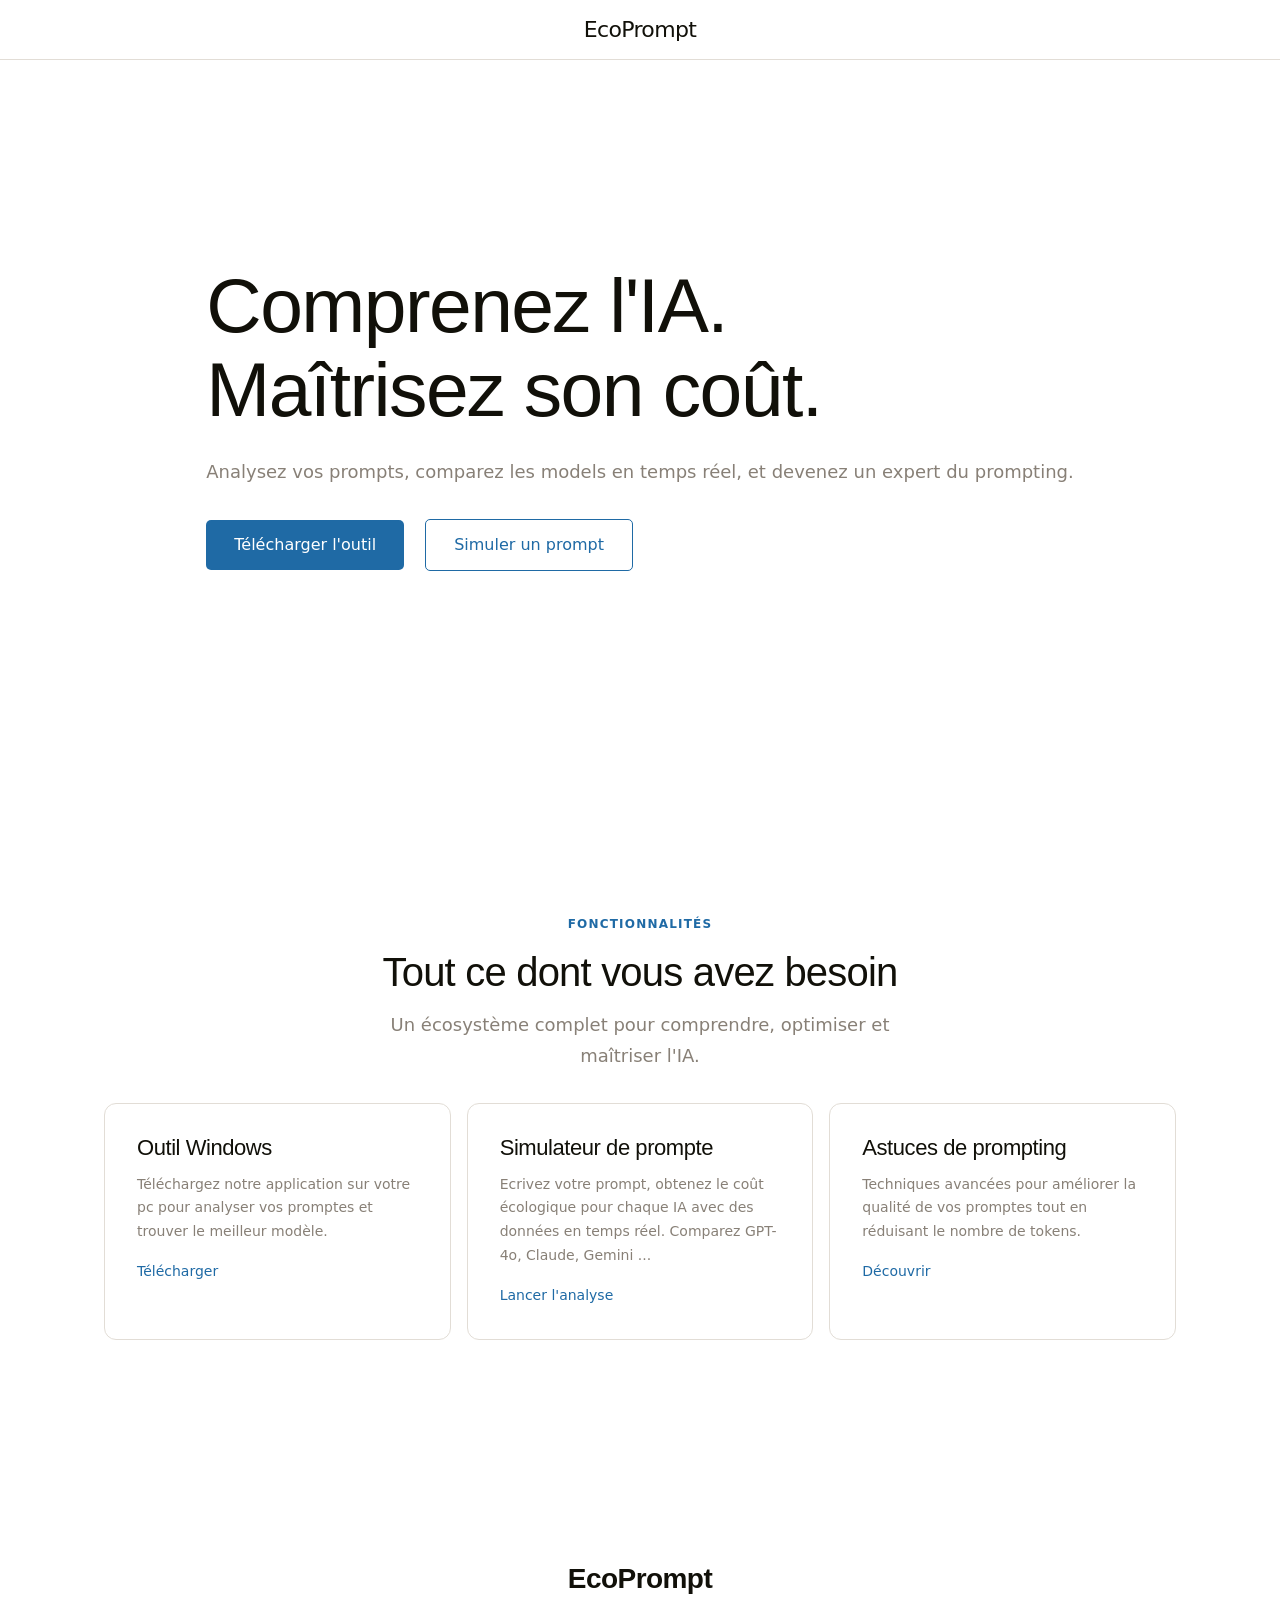
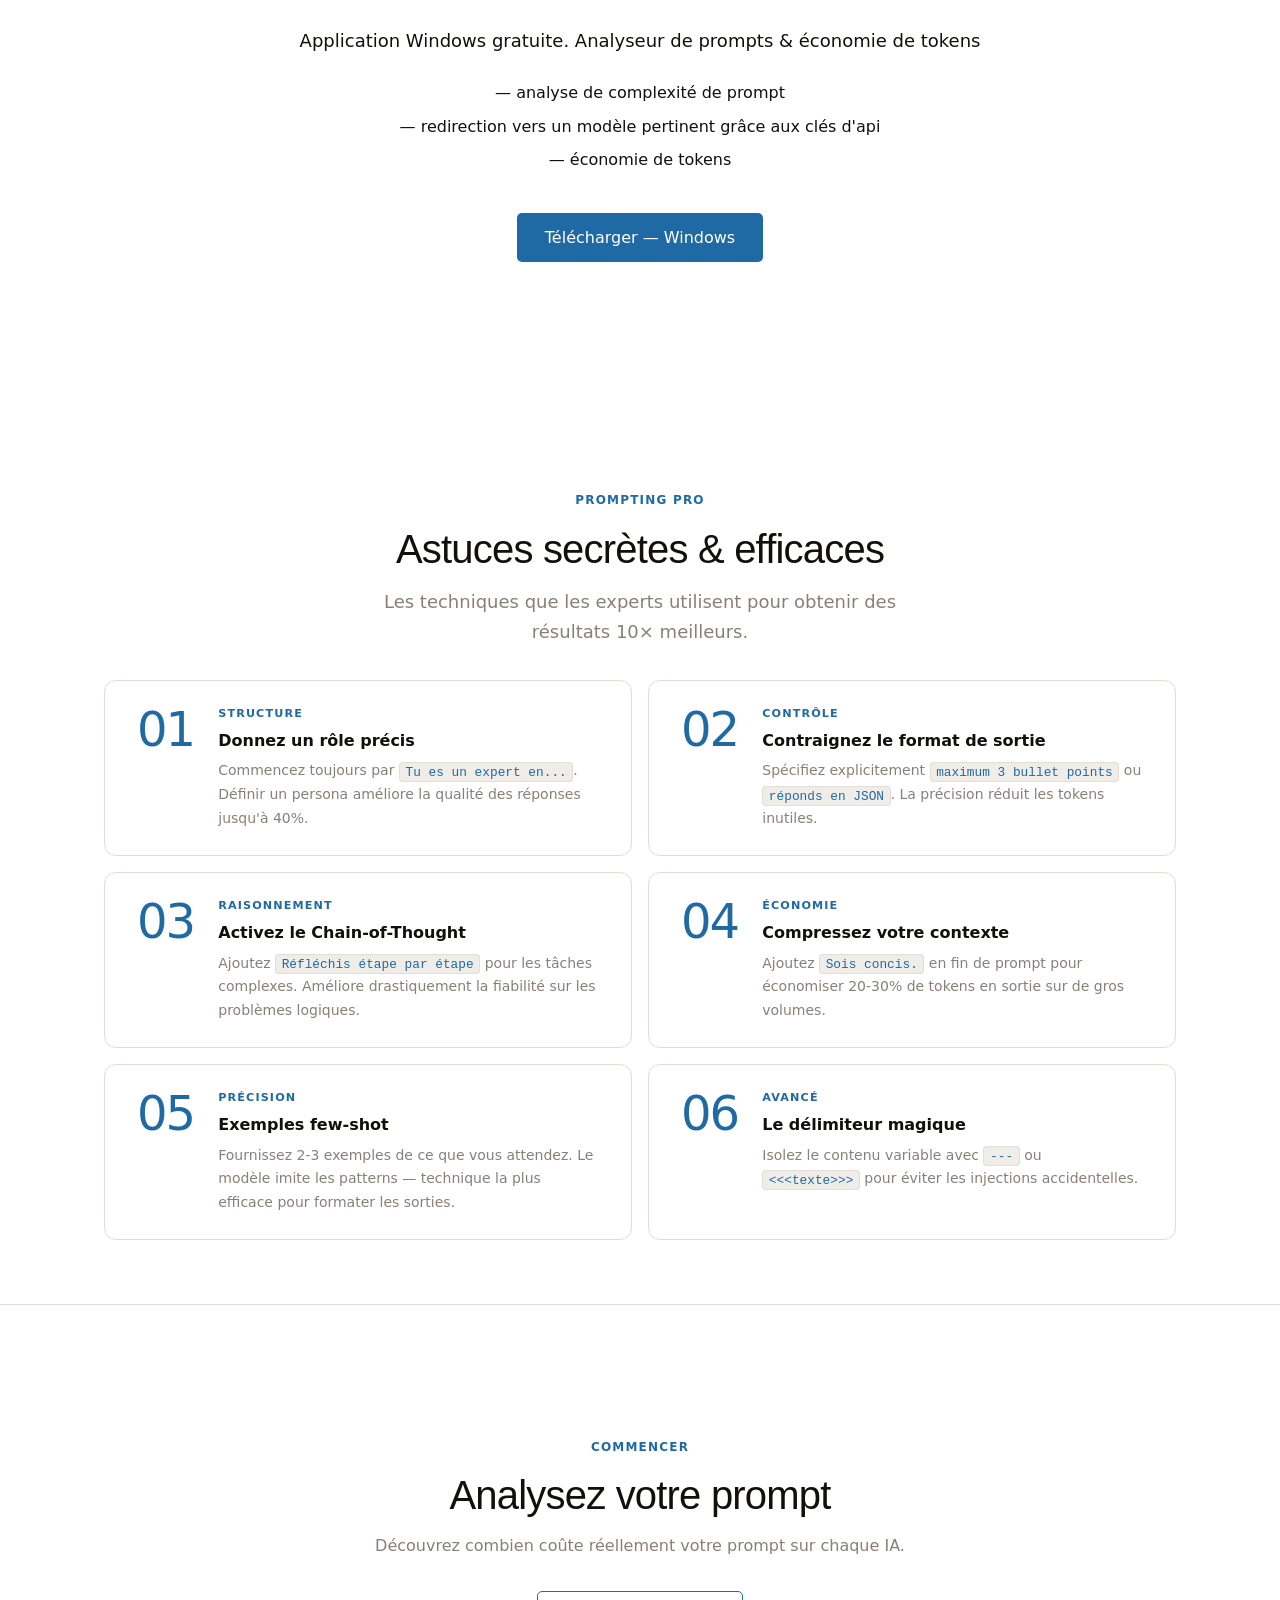
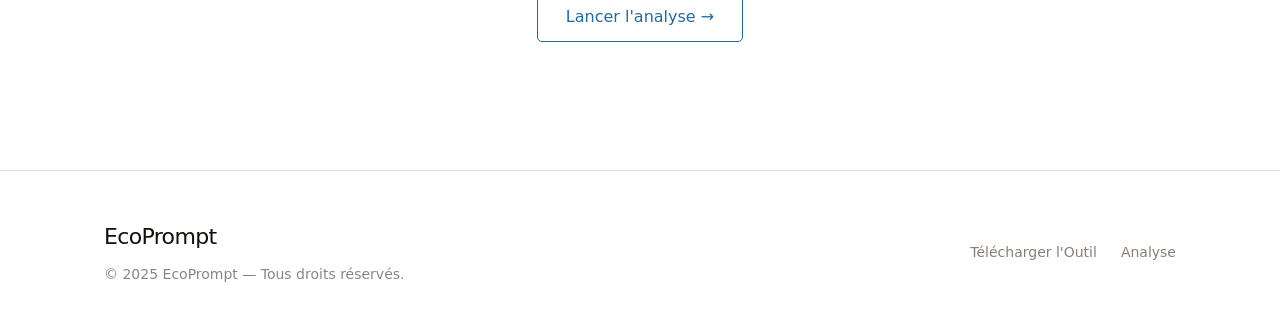
==== index.html @ bfe517c3 "Mise a jour complet des fichiers css html et js" ====
<!DOCTYPE html>
<html lang="fr">
<head>
  <meta charset="UTF-8" />
  <meta name="viewport" content="width=device-width, initial-scale=1.0" />
  <title>EcoPrompt — L'IA décryptée</title>
  <link rel="stylesheet" href="css/variables.css">
  <link rel="stylesheet" href="css/layout.css">
  <link rel="stylesheet" href="css/index.css">
</head>
<body>

  <nav>
      <a href="index.html" class="logo">EcoPrompt</a>
      
  </nav>

<!-- Hero -->
<section class="hero">
  <div class="conteneur">
    <div class="hero-contenu">

      <h1>Comprenez l'IA.<br>Maîtrisez son coût.</h1>
      <p>Analysez vos prompts, comparez les models en temps réel, et devenez un expert du prompting.</p>

      <div class="hero-actions">
        <a href="https://github.com/Neipee/adaptation-dynamique-de-mod-le-d-ia" target="_blank" class="btn btn-principal btn-lg">Télécharger l'outil</a>
        <a href="analyse.html" class="btn btn-contour btn-lg">Simuler un prompt</a>
      </div>

    </div>
  </div>
</section>


<!-- Fonctionnalités -->
<section>
  <div class="conteneur">
    <div class="entete-section">
      <span class="etiquette">Fonctionnalités</span>
      <h2>Tout ce dont vous avez besoin</h2>
      <p class="sous-titre">Un écosystème complet pour comprendre, optimiser et maîtriser l'IA.</p>
    </div>

    <div class="grille-fonctions">

      <a href="#telechargement" class="fonction-carte">
        <h3>Outil Windows</h3>
        <p>Téléchargez notre application sur votre pc pour analyser vos promptes et trouver le meilleur modèle.</p>
        <span class="fleche-carte">Télécharger</span>
      </a>

      <a href="analyse.html" class="fonction-carte">
        <h3>Simulateur de prompte</h3>
        <p>Ecrivez votre prompt, obtenez le coût écologique pour chaque IA avec des données en temps réel. Comparez GPT-4o, Claude, Gemini ...</p>
        <span class="fleche-carte">Lancer l'analyse</span>
      </a>
      
      <a href="#astuces" class="fonction-carte">
        <h3>Astuces de prompting</h3>
        <p>Techniques avancées pour améliorer la qualité de vos promptes tout en réduisant le nombre de tokens.</p>
        <span class="fleche-carte">Découvrir</span>
      </a>

    </div>
  </div>
</section>

<!-- Téléchargement -->
<section id="telechargement" >
    <div class="bloc-outil">

      <div class="outil-info">
        <h2>EcoPrompt</h2>
        <p>Application Windows gratuite. Analyseur de prompts & économie de tokens</p>

        <ul class="outil-liste">
          <li>— analyse de complexité de prompt</li>
          <li>— redirection vers un modèle pertinent grâce aux clés d'api</li>
          <li>— économie de tokens</li>
        </ul>

        <div class="outil-actions">
          <a href="https://github.com/Neipee/adaptation-dynamique-de-mod-le-d-ia" target="_blank" class="btn btn-principal btn-lg" > Télécharger — Windows</a>
        </div>

      </div>

    </div>
</section>


<!-- Astuces -->
<section id="astuces" >
  <div class="conteneur">
    <div class="entete-section">
      <span class="etiquette">Prompting pro</span>
      <h2>Astuces secrètes & efficaces</h2>
      <p class="sous-titre">Les techniques que les experts utilisent pour obtenir des résultats 10× meilleurs.</p>
    </div>
    <div class="grille-astuces">
      <div class="astuce">
        <div class="astuce-num">01</div>
        <div>
          <div class="astuce-cat">Structure</div>
          <h4>Donnez un rôle précis</h4>
          <p>Commencez toujours par <span class="code-inline">Tu es un expert en...</span>. Définir un persona améliore la qualité des réponses jusqu'à 40%.</p>
        </div>
      </div>
      <div class="astuce">
        <div class="astuce-num">02</div>
        <div>
          <div class="astuce-cat">Contrôle</div>
          <h4>Contraignez le format de sortie</h4>
          <p>Spécifiez explicitement <span class="code-inline">maximum 3 bullet points</span> ou <span class="code-inline">réponds en JSON</span>. La précision réduit les tokens inutiles.</p>
        </div>
      </div>
      <div class="astuce">
        <div class="astuce-num">03</div>
        <div>
          <div class="astuce-cat">Raisonnement</div>
          <h4>Activez le Chain-of-Thought</h4>
          <p>Ajoutez <span class="code-inline">Réfléchis étape par étape</span> pour les tâches complexes. Améliore drastiquement la fiabilité sur les problèmes logiques.</p>
        </div>
      </div>
      <div class="astuce">
        <div class="astuce-num">04</div>
        <div>
          <div class="astuce-cat">Économie</div>
          <h4>Compressez votre contexte</h4>
          <p>Ajoutez <span class="code-inline">Sois concis.</span> en fin de prompt pour économiser 20-30% de tokens en sortie sur de gros volumes.</p>
        </div>
      </div>
      <div class="astuce">
        <div class="astuce-num">05</div>
        <div>
          <div class="astuce-cat">Précision</div>
          <h4>Exemples few-shot</h4>
          <p>Fournissez 2-3 exemples de ce que vous attendez. Le modèle imite les patterns — technique la plus efficace pour formater les sorties.</p>
        </div>
      </div>
      <div class="astuce">
        <div class="astuce-num">06</div>
        <div>
          <div class="astuce-cat">Avancé</div>
          <h4>Le délimiteur magique</h4>
          <p>Isolez le contenu variable avec <span class="code-inline">---</span> ou <span class="code-inline">&lt;&lt;&lt;texte&gt;&gt;&gt;</span> pour éviter les injections accidentelles.</p>
        </div>
      </div>
    </div>
  </div>
</section>

<!-- CTA final -->
<section class="cta-final">
  <div class="conteneur conteneur--etroit">
    <span class="etiquette">Commencer</span>
    <h2>Analysez votre prompt</h2>
    <p>Découvrez combien coûte réellement votre prompt sur chaque IA.</p>
    <div class="cta-actions">
      <a href="analyse.html" class="btn btn-contour btn-lg">Lancer l'analyse →</a>
    </div>
  </div>
</section>

<footer>
  <div class="conteneur">
    <div class="pied-interieur">
      <div>
        <a href="index.html" class="logo">EcoPrompt</a>
        <p class="copyright" style="margin-top: var(--esp-2)">© 2025 EcoPrompt — Tous droits réservés.</p>
      </div>
      <ul class="pied-liens">
        <li><a href="https://github.com/Neipee/adaptation-dynamique-de-mod-le-d-ia" target="_blank">Télécharger l'Outil</a></li>
        <li><a href="analyse.html">Analyse</a></li>
      </ul>
    </div>
  </div>
</footer>

</body>
</html>
---- css/variables.css ----
:root {
  /* Couleurs */
  --bleu : #1f6aa5;
  --blanc:       #ffffff;
  --gris-clair:  #f0ede8;
  --gris-bord:   #e2ddd6;
  --gris-texte:  #888077;
  --noir:        #111009;


  /* Typographie */
  --serif:  'Helvetica', sans-serif;
  --sans:   'Inter', system-ui, sans-serif;

  /* Tailles */
  --t-sm:   0.875rem;
  --t-base: 1rem;
  --t-lg:   1.125rem;
  --t-xl:   1.375rem;
  --t-2xl:  1.75rem;
  --t-3xl:  2.5rem;
  --t-hero: clamp(3rem, 6vw, 5.5rem);

  /* Espacement */
  --esp-1: 0.25rem;
  --esp-2: 0.5rem;
  --esp-3: 0.75rem;
  --esp-4: 1rem;
  --esp-6: 1.5rem;
  --esp-8: 2rem;
  --esp-12: 3rem;
  --esp-16: 4rem;
  --esp-24: 6rem;
  --esp-32: 8rem;

  /* Rayon */
  --r-sm:   6px;
  --r-md:   12px;
  --r-lg:   20px;
  --r-full: 9999px;

  /* Transitions */
  --vite:  200ms ease;
  --moyen: 350ms ease;
}
---- css/layout.css ----
/* layout.css */

*, *::before, *::after { box-sizing: border-box; margin: 0; padding: 0; }

html { scroll-behavior: smooth; -webkit-font-smoothing: antialiased; }

body {
  font-family: var(--sans);
  background: var(--blanc);
  color: var(--noir);
  line-height: 1.6;
  overflow-x: hidden;
}

::selection { background: var(--noir); color: var(--blanc); }

/* Conteneur */
.conteneur {
  max-width: 1120px;
  margin: 0 auto;
  padding: 0 var(--esp-6);
}

.conteneur--etroit { max-width: 720px; }

nav {
  user-select: none;
  position: fixed;
  top: 0; left: 0; right: 0;
  z-index: 100;
  height: 60px;
  display: flex;
  justify-content: center;
  align-items: center;
  background: rgba(255,255,255,0.64);
  backdrop-filter: blur(13px);
  border-bottom: 1px solid var(--gris-bord);
}

.logo {
  font-weight: 500;
  font-size: var(--t-xl);
  color: var(--noir);
  text-decoration: none;
  letter-spacing: -0.03em;
}


/* Boutons */
.btn {
  user-select: none;
  display: inline-flex;
  align-items: center;
  gap: var(--esp-2);
  padding: 0.55rem 1.25rem;
  border-radius: 5px;
  font-family: var(--sans);
  font-size: var(--t-sm);
  font-weight: 500;
  text-decoration: none;
  border: none;
  cursor: pointer;
  transition: all var(--vite);
  white-space: nowrap;
}

.btn-principal {
  background: var(--bleu );
  color: var(--blanc);
}

.btn-contour {
  background: transparent;
  color: var(--bleu);
  border: 1.5px solid var(--bleu);
}

.btn-lg { padding: 0.75rem 1.75rem; font-size: var(--t-base); }

/* Sections */
section { padding: var(--esp-16) 0; }

.entete-section {
  text-align: center;
  margin-bottom: var(--esp-8);
}

.etiquette {
  display: inline-block;
  font-size: 0.75rem;
  font-weight: 600;
  letter-spacing: 0.1em;
  text-transform: uppercase;
  color: var(--bleu);
  margin-bottom: var(--esp-4);
}

h1, h2, h3 {
  font-family: var(--serif);
  font-weight: 400;
  letter-spacing: -0.02em;
  line-height: 1.1;
  color: var(--noir);
}

h1 { font-size: var(--t-hero); }
h2 { font-size: var(--t-3xl); }
h3 { font-size: var(--t-2xl); }

.sous-titre {
  color: var(--gris-texte);
  font-size: var(--t-lg);
  max-width: 520px;
  margin: var(--esp-4) auto 0;
  line-height: 1.7;
}

/* Cartes */
.carte {
  border: 1px solid var(--noir);
  border-radius: var(--r-lg);
  padding: var(--esp-8);
  transition: border-color var(--vite);
}


/* Grilles */
.grille-2 { display: grid; grid-template-columns: repeat(2, 1fr); gap: var(--esp-6); }
.grille-3 { display: grid; grid-template-columns: repeat(3, 1fr); gap: var(--esp-6); }



/* Pied de page */
footer {
  border-top: 1px solid var(--gris-bord);
  padding: var(--esp-12) 0;
}

.pied-interieur {
  display: flex;
  align-items: center;
  justify-content: space-between;
  flex-wrap: wrap;
  gap: var(--esp-6);
}

.pied-liens {
  display: flex;
  gap: var(--esp-6);
  list-style: none;
}

.pied-liens a {
  font-size: var(--t-sm);
  color: var(--gris-texte);
  text-decoration: none;
  transition: color var(--vite);
}

.pied-liens a:hover { color: var(--noir); }

.copyright {
  font-size: var(--t-sm);
  opacity: 0.5;
}

/* Responsive */
@media (max-width: 768px) {
  .grille-2, .grille-3 { grid-template-columns: 1fr; }
  .liens-nav { display: none; }
  h2 { font-size: var(--t-2xl); }
}
---- css/index.css ----
.hero {
  min-height: 94vh;
  display: flex;
  align-items: center;
  padding-top: 60px;
  background: var(--blanc);
}

.hero h1 { 
  margin-bottom: var(--esp-6); }

.hero h1 em {
  color: var(--gris-texte); }

.hero p {
  font-size: var(--t-lg);
  color: var(--gris-texte);
  line-height: 1.75;
  margin-bottom: var(--esp-8);
}

.hero-actions .btn{
  margin-right: 1rem;
  margin-bottom: 0.5rem;
}

.grille-fonctions {
  display: grid;
  grid-template-columns: repeat(3, 1fr);
  gap: var(--esp-4);
}

@media (max-width: 900px) {
  .grille-fonctions { grid-template-columns: 1fr; }
}

.fonction-carte {
  border: 1px solid var(--gris-bord);
  border-radius: var(--r-md);
  padding: var(--esp-8);
  text-decoration: none;
  color: inherit;
  display: block;
}

.fonction-carte h3 {
  font-size: var(--t-xl);
  margin-bottom: var(--esp-3);
}

.fonction-carte p {
  font-size: var(--t-sm);
  color: var(--gris-texte);
  line-height: 1.7;
}

.fleche-carte {
  display: inline-block;
  margin-top: var(--esp-4);
  font-size: var(--t-sm);
  color: var(--bleu);
}

#telechargement {
  display: flex;
  justify-content: center;
  align-items: center;
  text-align: center;
}

/* Outil téléchargement */
.bloc-outil {
  padding: var(--esp-12);
  margin: var(--esp-12);
  display: flex;
  flex-direction: column;
  align-items: center;
}

.outil-info {
  display: flex;
  flex-direction: column;
  align-items: center;
}

.outil-info h2 {
  font-size: var(--t-2xl);
  margin-bottom: var(--esp-8);
  font-weight: 600;
}

.outil-info > p {
  color: var(--noir);
  font-size: var(--t-lg);
  margin-bottom: var(--esp-6);
}

/* Liste avec puces */
.outil-liste {
  list-style: none;
  margin-bottom: var(--esp-8);
}

.outil-liste li {
  font-size: var(--t-md);
  color: var(--noir);
  margin-bottom: var(--esp-2);
}

/* Bouton centré */
.outil-actions {
  display: flex;
  justify-content: center;
}

/* Astuces */
.grille-astuces {
  display: grid;
  grid-template-columns: repeat(2, 1fr);
  gap: var(--esp-4);
}

@media (max-width: 768px) {
  .grille-astuces { grid-template-columns: 1fr; }
}

.astuce {
  border: 1px solid var(--gris-bord);
  border-radius: var(--r-md);
  padding: var(--esp-6) var(--esp-8);
  display: flex;
  gap: var(--esp-6);
  transition: border-color var(--vite);
}

.astuce-num {
  font-size: 3rem;
  line-height: 1;
  color: var(--bleu);
  flex-shrink: 0;
  letter-spacing: -0.04em;
  user-select: none;
}

.astuce-cat {
  color: var(--bleu);
  font-size: 0.7rem;
  font-weight: 600;
  letter-spacing: 0.1em;
  text-transform: uppercase;
  margin-bottom: var(--esp-2);
}

.astuce h4 {
  font-family: var(--sans);
  font-size: var(--t-base);
  font-weight: 600;
  letter-spacing: 0;
  line-height: 1.3;
  margin-bottom: var(--esp-2);
}

.astuce p {
  font-size: var(--t-sm);
  color: var(--gris-texte);
  line-height: 1.7;
}

.code-inline {
  background: var(--gris-clair);
  border: 1px solid var(--gris-bord);
  border-radius: 4px;
  padding: 0.1rem 0.35rem;
  font-family: monospace;
  font-size: 0.8rem;
  color: var(--bleu);
}

/* CTA final */
.cta-final {
  text-align: center;
  padding: var(--esp-32) 0;
  border-top: 1px solid var(--gris-bord);
}

.cta-final h2 { margin-bottom: var(--esp-4); }
.cta-final p { color: var(--gris-texte); margin-bottom: var(--esp-8); }

.cta-actions {
  display: flex;
  justify-content: center;
  gap: var(--esp-3);
  flex-wrap: wrap;
}
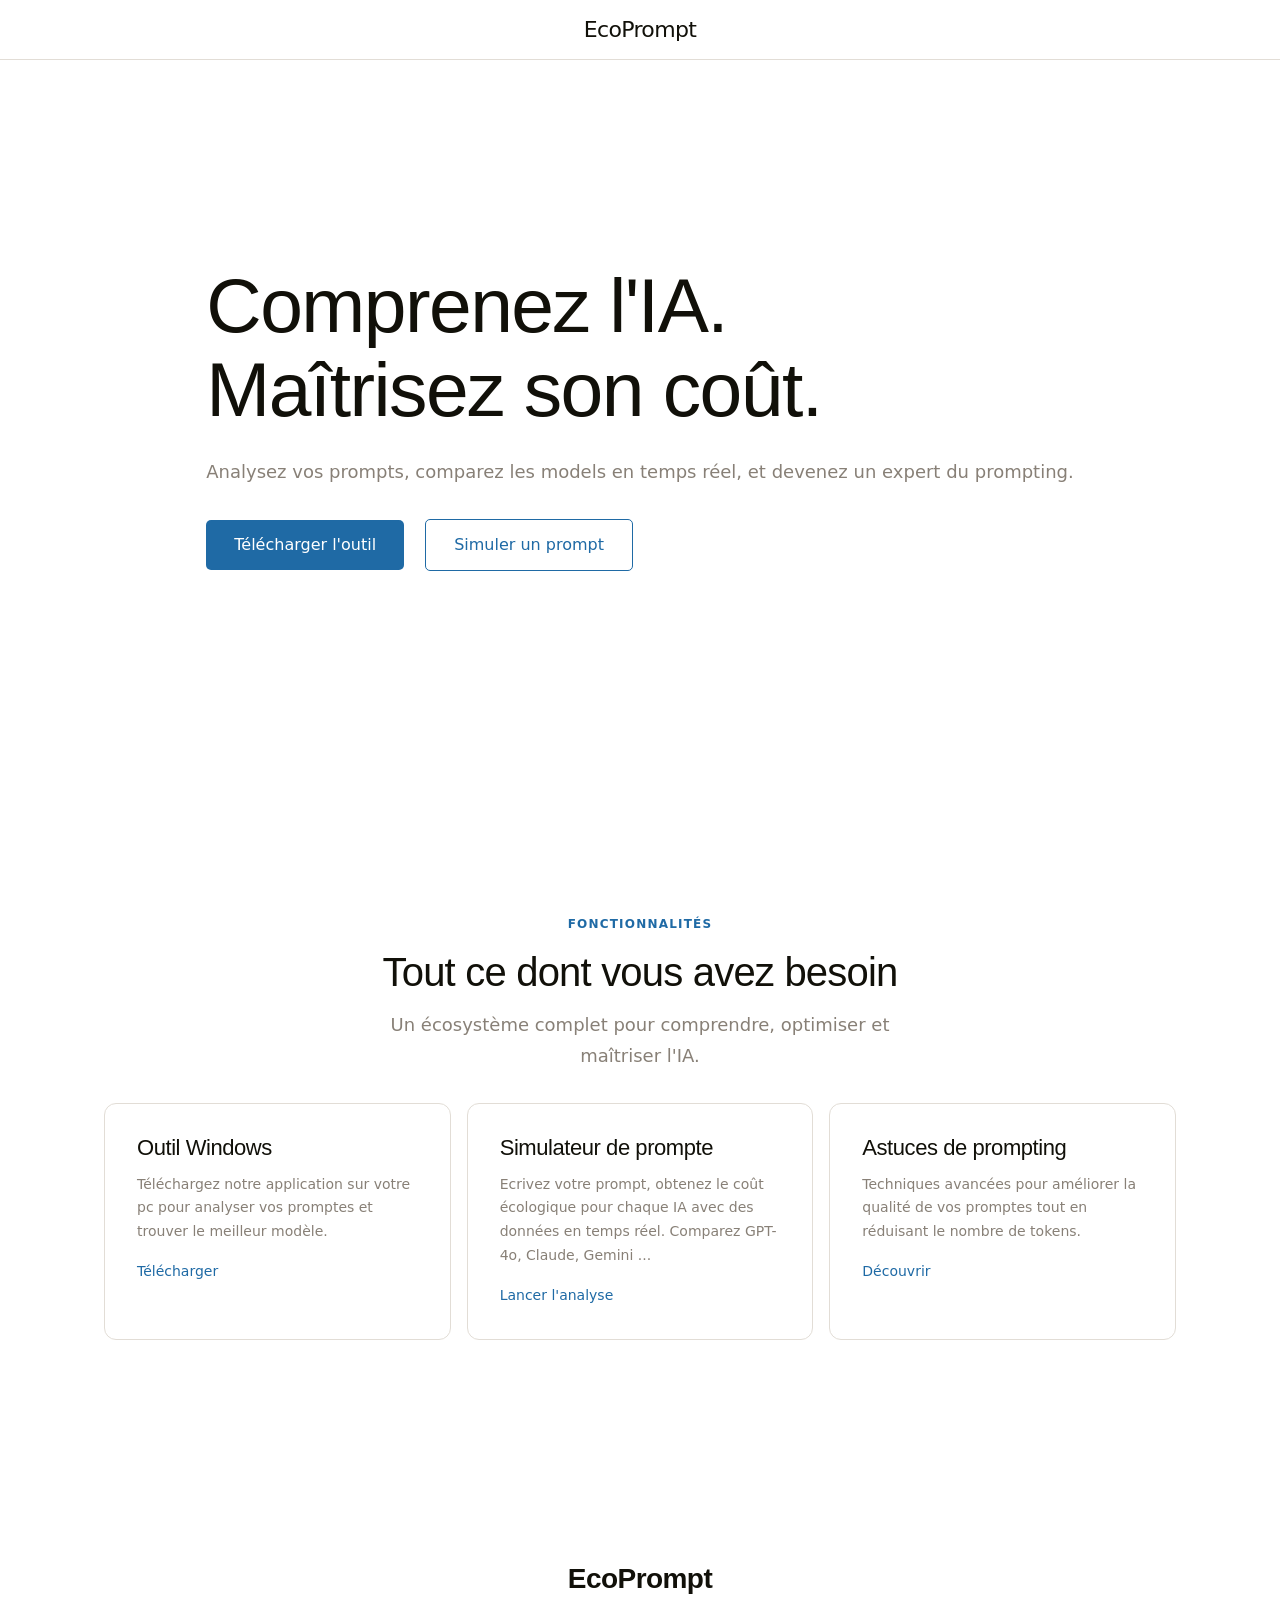
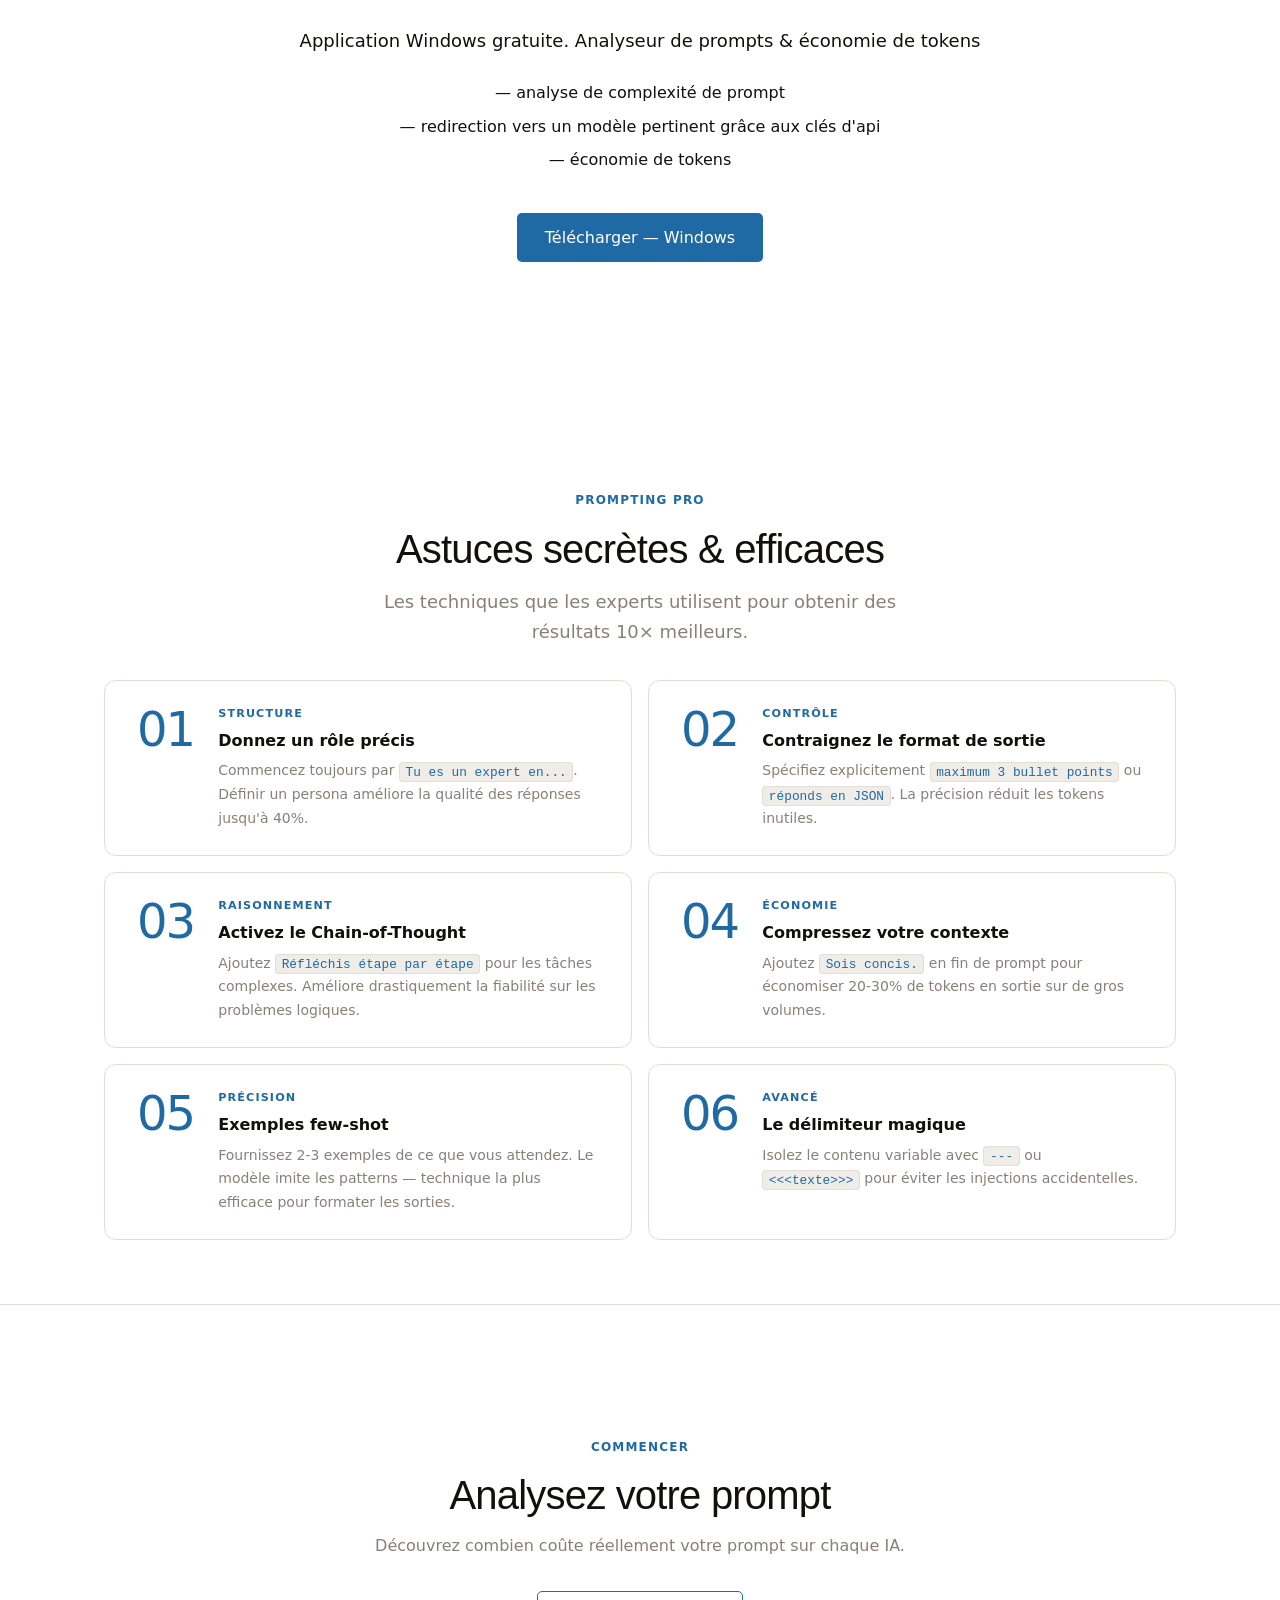
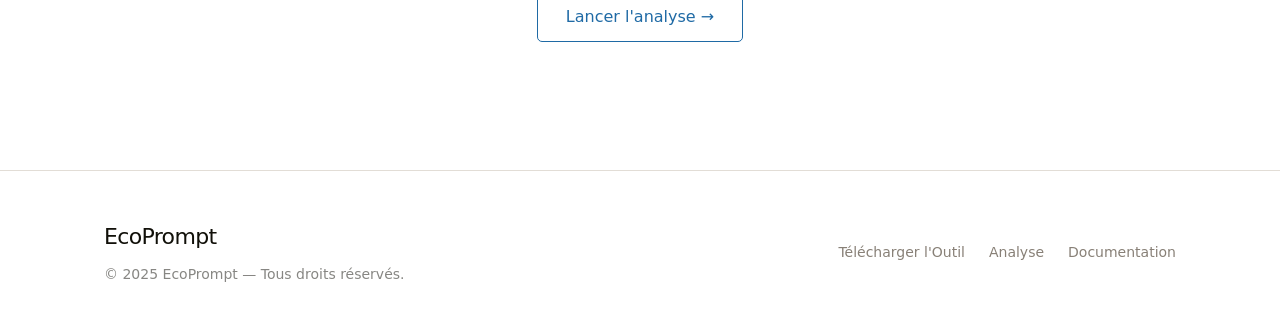
==== commit 4ac91c98: "Mise a jour du javascript" ====
--- a/index.html
+++ b/index.html
@@ -173,6 +173,7 @@
       <ul class="pied-liens">
         <li><a href="https://github.com/Neipee/adaptation-dynamique-de-mod-le-d-ia" target="_blank">Télécharger l'Outil</a></li>
         <li><a href="analyse.html">Analyse</a></li>
+        <li><a href="documentation.html">Documentation</a></li>
       </ul>
     </div>
   </div>
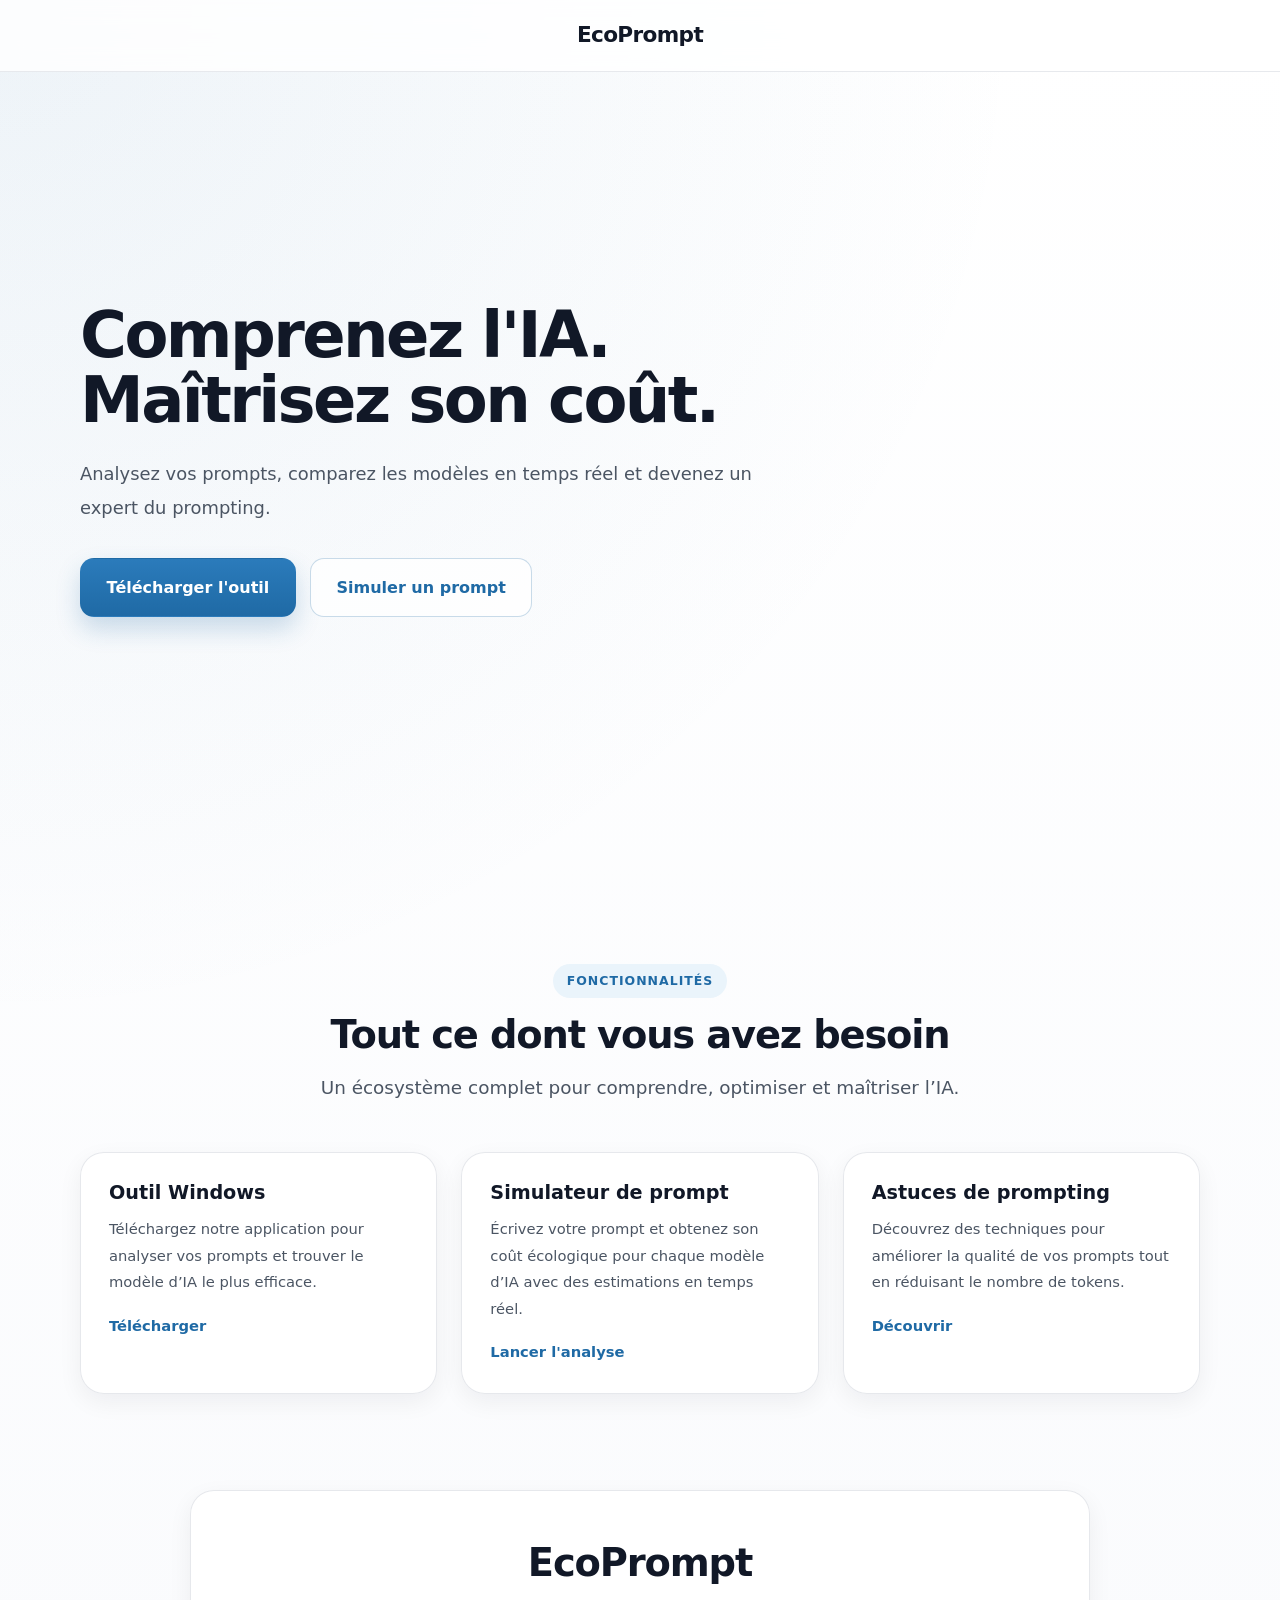
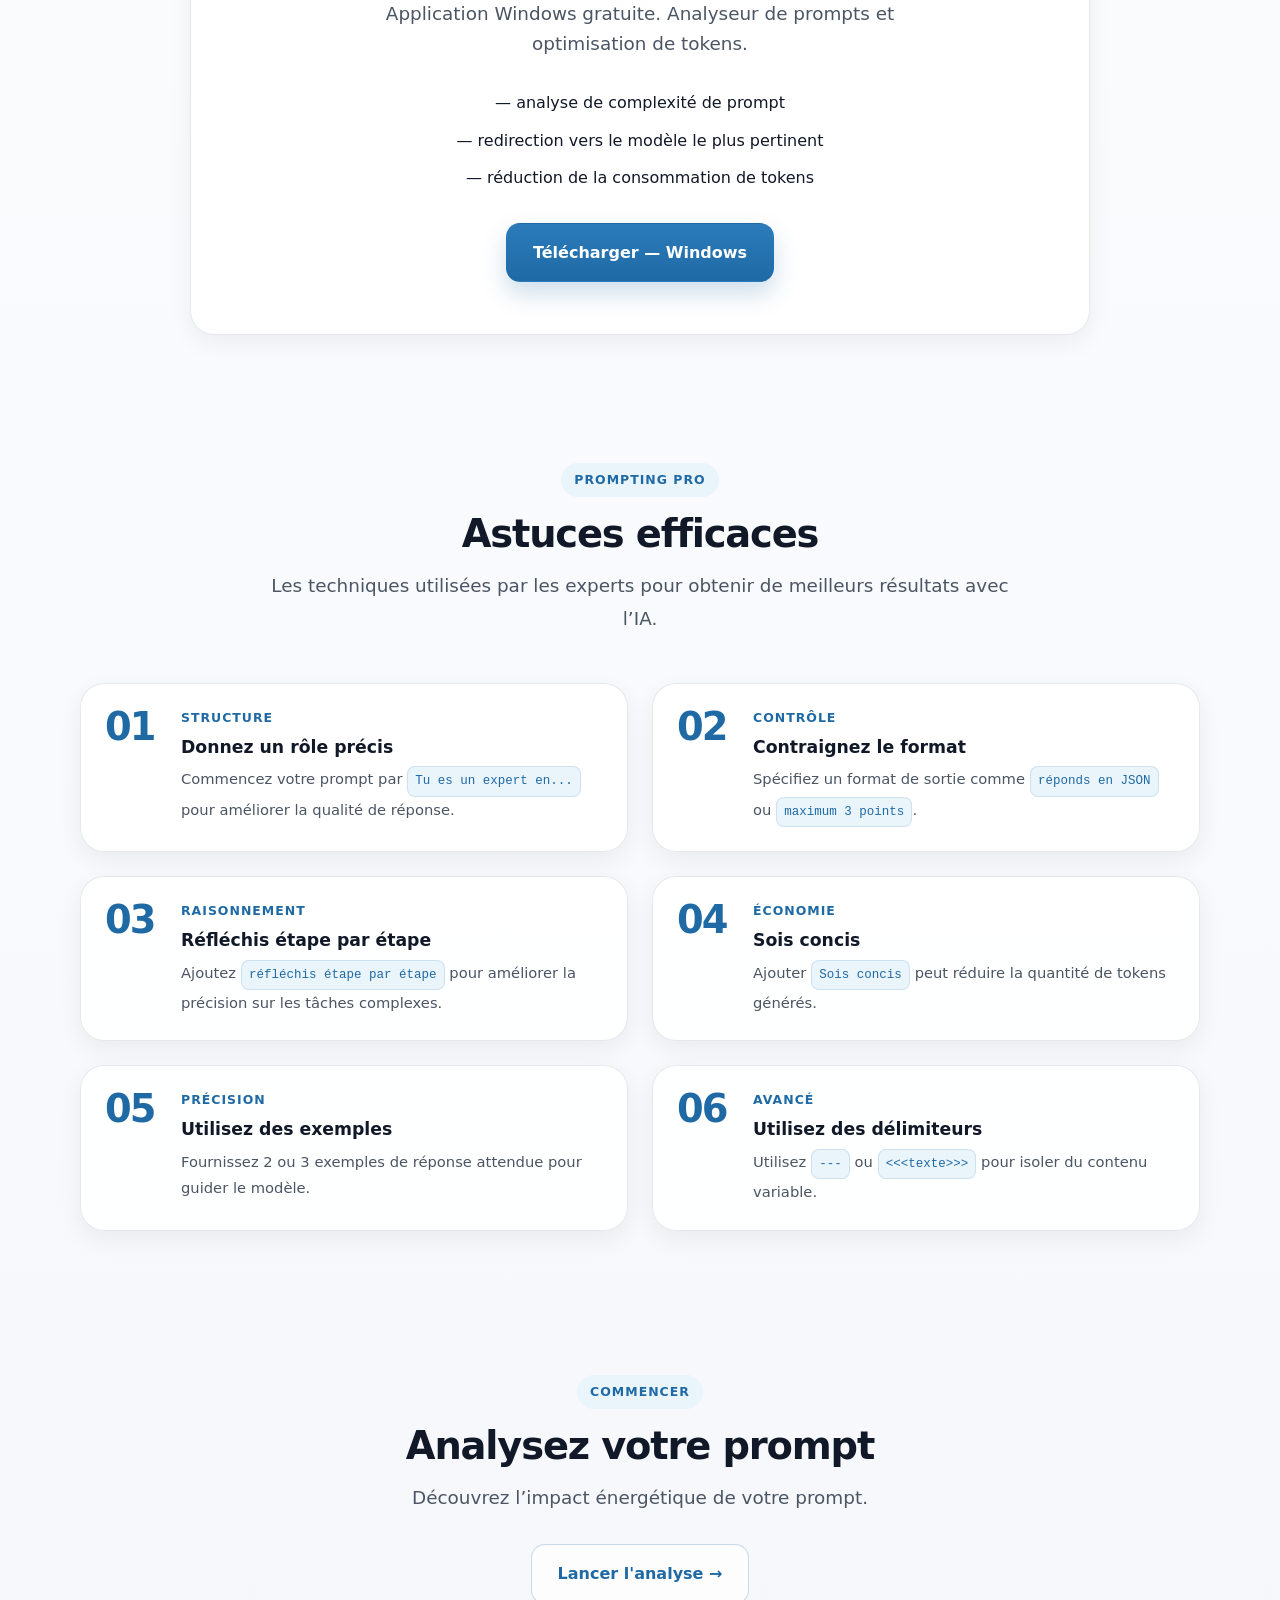
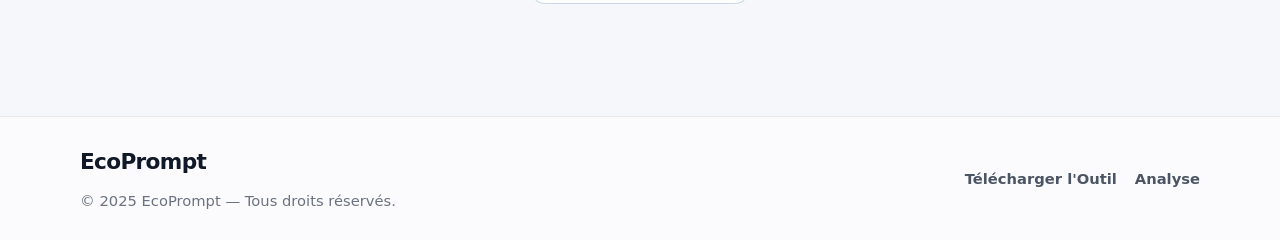
==== commit 7141a215: "Refactor site: HTML propre + CSS unique moderne + correction JS" ====
--- a/index.html
+++ b/index.html
@@ -1,183 +1,406 @@
 <!DOCTYPE html>
 <html lang="fr">
+
 <head>
-  <meta charset="UTF-8" />
-  <meta name="viewport" content="width=device-width, initial-scale=1.0" />
+  <meta charset="UTF-8">
+  <meta name="viewport" content="width=device-width, initial-scale=1.0">
   <title>EcoPrompt — L'IA décryptée</title>
-  <link rel="stylesheet" href="css/variables.css">
-  <link rel="stylesheet" href="css/layout.css">
-  <link rel="stylesheet" href="css/index.css">
+
+  <link rel="stylesheet" href="css/style.css">
 </head>
+
 <body>
 
+  <!-- NAVBAR -->
   <nav>
-      <a href="index.html" class="logo">EcoPrompt</a>
-      
+    <a href="index.html" class="logo">EcoPrompt</a>
   </nav>
 
-<!-- Hero -->
-<section class="hero">
-  <div class="conteneur">
-    <div class="hero-contenu">
-
-      <h1>Comprenez l'IA.<br>Maîtrisez son coût.</h1>
-      <p>Analysez vos prompts, comparez les models en temps réel, et devenez un expert du prompting.</p>
-
-      <div class="hero-actions">
-        <a href="https://github.com/Neipee/adaptation-dynamique-de-mod-le-d-ia" target="_blank" class="btn btn-principal btn-lg">Télécharger l'outil</a>
-        <a href="analyse.html" class="btn btn-contour btn-lg">Simuler un prompt</a>
-      </div>
-
-    </div>
-  </div>
-</section>
-
-
-<!-- Fonctionnalités -->
-<section>
-  <div class="conteneur">
-    <div class="entete-section">
-      <span class="etiquette">Fonctionnalités</span>
-      <h2>Tout ce dont vous avez besoin</h2>
-      <p class="sous-titre">Un écosystème complet pour comprendre, optimiser et maîtriser l'IA.</p>
-    </div>
-
-    <div class="grille-fonctions">
-
-      <a href="#telechargement" class="fonction-carte">
-        <h3>Outil Windows</h3>
-        <p>Téléchargez notre application sur votre pc pour analyser vos promptes et trouver le meilleur modèle.</p>
-        <span class="fleche-carte">Télécharger</span>
-      </a>
-
-      <a href="analyse.html" class="fonction-carte">
-        <h3>Simulateur de prompte</h3>
-        <p>Ecrivez votre prompt, obtenez le coût écologique pour chaque IA avec des données en temps réel. Comparez GPT-4o, Claude, Gemini ...</p>
-        <span class="fleche-carte">Lancer l'analyse</span>
-      </a>
-      
-      <a href="#astuces" class="fonction-carte">
-        <h3>Astuces de prompting</h3>
-        <p>Techniques avancées pour améliorer la qualité de vos promptes tout en réduisant le nombre de tokens.</p>
-        <span class="fleche-carte">Découvrir</span>
-      </a>
-
-    </div>
-  </div>
-</section>
-
-<!-- Téléchargement -->
-<section id="telechargement" >
+
+  <!-- HERO -->
+  <section class="hero">
+    <div class="conteneur">
+
+      <div class="hero-contenu">
+
+        <h1>
+          Comprenez l'IA.<br>
+          Maîtrisez son coût.
+        </h1>
+
+        <p>
+          Analysez vos prompts, comparez les modèles en temps réel
+          et devenez un expert du prompting.
+        </p>
+
+        <div class="hero-actions">
+
+          <a href="https://github.com/Neipee/adaptation-dynamique-de-mod-le-d-ia" target="_blank"
+            class="btn btn-principal btn-lg">
+            Télécharger l'outil
+          </a>
+
+          <a href="analyse.html" class="btn btn-contour btn-lg">
+            Simuler un prompt
+          </a>
+
+        </div>
+
+      </div>
+
+    </div>
+  </section>
+
+
+  <!-- FONCTIONNALITÉS -->
+  <section>
+
+    <div class="conteneur">
+
+      <div class="entete-section">
+
+        <span class="etiquette">Fonctionnalités</span>
+
+        <h2>
+          Tout ce dont vous avez besoin
+        </h2>
+
+        <p class="sous-titre">
+          Un écosystème complet pour comprendre,
+          optimiser et maîtriser l’IA.
+        </p>
+
+      </div>
+
+
+      <div class="grille-fonctions">
+
+
+        <a href="#telechargement" class="fonction-carte">
+
+          <h3>Outil Windows</h3>
+
+          <p>
+            Téléchargez notre application pour analyser vos prompts
+            et trouver le modèle d’IA le plus efficace.
+          </p>
+
+          <span class="fleche-carte">
+            Télécharger
+          </span>
+
+        </a>
+
+
+        <a href="analyse.html" class="fonction-carte">
+
+          <h3>Simulateur de prompt</h3>
+
+          <p>
+            Écrivez votre prompt et obtenez son coût écologique
+            pour chaque modèle d’IA avec des estimations en temps réel.
+          </p>
+
+          <span class="fleche-carte">
+            Lancer l'analyse
+          </span>
+
+        </a>
+
+
+        <a href="#astuces" class="fonction-carte">
+
+          <h3>Astuces de prompting</h3>
+
+          <p>
+            Découvrez des techniques pour améliorer la qualité
+            de vos prompts tout en réduisant le nombre de tokens.
+          </p>
+
+          <span class="fleche-carte">
+            Découvrir
+          </span>
+
+        </a>
+
+
+      </div>
+
+    </div>
+
+  </section>
+
+
+  <!-- TÉLÉCHARGEMENT -->
+  <section id="telechargement">
+
     <div class="bloc-outil">
 
       <div class="outil-info">
+
         <h2>EcoPrompt</h2>
-        <p>Application Windows gratuite. Analyseur de prompts & économie de tokens</p>
+
+        <p>
+          Application Windows gratuite.
+          Analyseur de prompts et optimisation de tokens.
+        </p>
 
         <ul class="outil-liste">
+
           <li>— analyse de complexité de prompt</li>
-          <li>— redirection vers un modèle pertinent grâce aux clés d'api</li>
-          <li>— économie de tokens</li>
+          <li>— redirection vers le modèle le plus pertinent</li>
+          <li>— réduction de la consommation de tokens</li>
+
         </ul>
 
         <div class="outil-actions">
-          <a href="https://github.com/Neipee/adaptation-dynamique-de-mod-le-d-ia" target="_blank" class="btn btn-principal btn-lg" > Télécharger — Windows</a>
-        </div>
-
-      </div>
-
-    </div>
-</section>
-
-
-<!-- Astuces -->
-<section id="astuces" >
-  <div class="conteneur">
-    <div class="entete-section">
-      <span class="etiquette">Prompting pro</span>
-      <h2>Astuces secrètes & efficaces</h2>
-      <p class="sous-titre">Les techniques que les experts utilisent pour obtenir des résultats 10× meilleurs.</p>
-    </div>
-    <div class="grille-astuces">
-      <div class="astuce">
-        <div class="astuce-num">01</div>
+
+          <a href="https://github.com/Neipee/adaptation-dynamique-de-mod-le-d-ia" target="_blank"
+            class="btn btn-principal btn-lg">
+
+            Télécharger — Windows
+
+          </a>
+
+        </div>
+
+      </div>
+
+    </div>
+
+  </section>
+
+
+  <!-- ASTUCES PROMPTING -->
+  <section id="astuces">
+
+    <div class="conteneur">
+
+      <div class="entete-section">
+
+        <span class="etiquette">Prompting pro</span>
+
+        <h2>
+          Astuces efficaces
+        </h2>
+
+        <p class="sous-titre">
+          Les techniques utilisées par les experts
+          pour obtenir de meilleurs résultats avec l’IA.
+        </p>
+
+      </div>
+
+
+      <div class="grille-astuces">
+
+
+        <div class="astuce">
+
+          <div class="astuce-num">01</div>
+
+          <div>
+
+            <div class="astuce-cat">Structure</div>
+
+            <h4>Donnez un rôle précis</h4>
+
+            <p>
+              Commencez votre prompt par
+              <span class="code-inline">Tu es un expert en...</span>
+              pour améliorer la qualité de réponse.
+            </p>
+
+          </div>
+
+        </div>
+
+
+        <div class="astuce">
+
+          <div class="astuce-num">02</div>
+
+          <div>
+
+            <div class="astuce-cat">Contrôle</div>
+
+            <h4>Contraignez le format</h4>
+
+            <p>
+              Spécifiez un format de sortie comme
+              <span class="code-inline">réponds en JSON</span>
+              ou
+              <span class="code-inline">maximum 3 points</span>.
+            </p>
+
+          </div>
+
+        </div>
+
+
+        <div class="astuce">
+
+          <div class="astuce-num">03</div>
+
+          <div>
+
+            <div class="astuce-cat">Raisonnement</div>
+
+            <h4>Réfléchis étape par étape</h4>
+
+            <p>
+              Ajoutez
+              <span class="code-inline">réfléchis étape par étape</span>
+              pour améliorer la précision sur les tâches complexes.
+            </p>
+
+          </div>
+
+        </div>
+
+
+        <div class="astuce">
+
+          <div class="astuce-num">04</div>
+
+          <div>
+
+            <div class="astuce-cat">Économie</div>
+
+            <h4>Sois concis</h4>
+
+            <p>
+              Ajouter
+              <span class="code-inline">Sois concis</span>
+              peut réduire la quantité de tokens générés.
+            </p>
+
+          </div>
+
+        </div>
+
+
+        <div class="astuce">
+
+          <div class="astuce-num">05</div>
+
+          <div>
+
+            <div class="astuce-cat">Précision</div>
+
+            <h4>Utilisez des exemples</h4>
+
+            <p>
+              Fournissez 2 ou 3 exemples de réponse attendue
+              pour guider le modèle.
+            </p>
+
+          </div>
+
+        </div>
+
+
+        <div class="astuce">
+
+          <div class="astuce-num">06</div>
+
+          <div>
+
+            <div class="astuce-cat">Avancé</div>
+
+            <h4>Utilisez des délimiteurs</h4>
+
+            <p>
+              Utilisez
+              <span class="code-inline">---</span>
+              ou
+              <span class="code-inline">&lt;&lt;&lt;texte&gt;&gt;&gt;</span>
+              pour isoler du contenu variable.
+            </p>
+
+          </div>
+
+        </div>
+
+
+      </div>
+
+    </div>
+
+  </section>
+
+
+  <!-- CTA FINAL -->
+  <section class="cta-final">
+
+    <div class="conteneur conteneur--etroit">
+
+      <span class="etiquette">Commencer</span>
+
+      <h2>
+        Analysez votre prompt
+      </h2>
+
+      <p>
+        Découvrez l’impact énergétique de votre prompt.
+      </p>
+
+      <div class="cta-actions">
+
+        <a href="analyse.html" class="btn btn-contour btn-lg">
+
+          Lancer l'analyse →
+
+        </a>
+
+      </div>
+
+    </div>
+
+  </section>
+
+
+  <!-- FOOTER -->
+  <footer>
+
+    <div class="conteneur">
+
+      <div class="pied-interieur">
+
         <div>
-          <div class="astuce-cat">Structure</div>
-          <h4>Donnez un rôle précis</h4>
-          <p>Commencez toujours par <span class="code-inline">Tu es un expert en...</span>. Définir un persona améliore la qualité des réponses jusqu'à 40%.</p>
-        </div>
-      </div>
-      <div class="astuce">
-        <div class="astuce-num">02</div>
-        <div>
-          <div class="astuce-cat">Contrôle</div>
-          <h4>Contraignez le format de sortie</h4>
-          <p>Spécifiez explicitement <span class="code-inline">maximum 3 bullet points</span> ou <span class="code-inline">réponds en JSON</span>. La précision réduit les tokens inutiles.</p>
-        </div>
-      </div>
-      <div class="astuce">
-        <div class="astuce-num">03</div>
-        <div>
-          <div class="astuce-cat">Raisonnement</div>
-          <h4>Activez le Chain-of-Thought</h4>
-          <p>Ajoutez <span class="code-inline">Réfléchis étape par étape</span> pour les tâches complexes. Améliore drastiquement la fiabilité sur les problèmes logiques.</p>
-        </div>
-      </div>
-      <div class="astuce">
-        <div class="astuce-num">04</div>
-        <div>
-          <div class="astuce-cat">Économie</div>
-          <h4>Compressez votre contexte</h4>
-          <p>Ajoutez <span class="code-inline">Sois concis.</span> en fin de prompt pour économiser 20-30% de tokens en sortie sur de gros volumes.</p>
-        </div>
-      </div>
-      <div class="astuce">
-        <div class="astuce-num">05</div>
-        <div>
-          <div class="astuce-cat">Précision</div>
-          <h4>Exemples few-shot</h4>
-          <p>Fournissez 2-3 exemples de ce que vous attendez. Le modèle imite les patterns — technique la plus efficace pour formater les sorties.</p>
-        </div>
-      </div>
-      <div class="astuce">
-        <div class="astuce-num">06</div>
-        <div>
-          <div class="astuce-cat">Avancé</div>
-          <h4>Le délimiteur magique</h4>
-          <p>Isolez le contenu variable avec <span class="code-inline">---</span> ou <span class="code-inline">&lt;&lt;&lt;texte&gt;&gt;&gt;</span> pour éviter les injections accidentelles.</p>
-        </div>
-      </div>
-    </div>
-  </div>
-</section>
-
-<!-- CTA final -->
-<section class="cta-final">
-  <div class="conteneur conteneur--etroit">
-    <span class="etiquette">Commencer</span>
-    <h2>Analysez votre prompt</h2>
-    <p>Découvrez combien coûte réellement votre prompt sur chaque IA.</p>
-    <div class="cta-actions">
-      <a href="analyse.html" class="btn btn-contour btn-lg">Lancer l'analyse →</a>
-    </div>
-  </div>
-</section>
-
-<footer>
-  <div class="conteneur">
-    <div class="pied-interieur">
-      <div>
-        <a href="index.html" class="logo">EcoPrompt</a>
-        <p class="copyright" style="margin-top: var(--esp-2)">© 2025 EcoPrompt — Tous droits réservés.</p>
-      </div>
-      <ul class="pied-liens">
-        <li><a href="https://github.com/Neipee/adaptation-dynamique-de-mod-le-d-ia" target="_blank">Télécharger l'Outil</a></li>
-        <li><a href="analyse.html">Analyse</a></li>
-        <li><a href="documentation.html">Documentation</a></li>
-      </ul>
-    </div>
-  </div>
-</footer>
+
+          <a href="index.html" class="logo">EcoPrompt</a>
+
+          <p class="copyright">
+            © 2025 EcoPrompt — Tous droits réservés.
+          </p>
+
+        </div>
+
+
+        <ul class="pied-liens">
+
+          <li>
+            <a href="https://github.com/Neipee/adaptation-dynamique-de-mod-le-d-ia" target="_blank">
+
+              Télécharger l'Outil
+
+            </a>
+          </li>
+
+          <li>
+            <a href="analyse.html">Analyse</a>
+          </li>
+
+        </ul>
+
+      </div>
+
+    </div>
+
+  </footer>
+
 
 </body>
-</html>
+
+</html>
--- a/css/style.css
+++ b/css/style.css
@@ -0,0 +1,818 @@
+:root {
+    --bg: #f5f7fb;
+    --surface: #ffffff;
+    --surface-soft: #f8fbff;
+    --text: #111827;
+    --text-soft: #4b5563;
+    --text-muted: #6b7280;
+    --border: #e5e7eb;
+    --primary: #1f6aa5;
+    --primary-dark: #174f7b;
+    --primary-soft: #eaf4fb;
+    --success: #1f9d55;
+    --shadow-sm: 0 8px 24px rgba(15, 23, 42, 0.06);
+    --shadow-md: 0 18px 50px rgba(15, 23, 42, 0.10);
+
+    --radius-sm: 10px;
+    --radius-md: 16px;
+    --radius-lg: 24px;
+    --radius-pill: 999px;
+
+    --container: 1120px;
+
+    --space-1: 0.25rem;
+    --space-2: 0.5rem;
+    --space-3: 0.75rem;
+    --space-4: 1rem;
+    --space-5: 1.25rem;
+    --space-6: 1.5rem;
+    --space-8: 2rem;
+    --space-10: 2.5rem;
+    --space-12: 3rem;
+    --space-16: 4rem;
+    --space-20: 5rem;
+    --space-24: 6rem;
+
+    --font-sans: Inter, system-ui, -apple-system, BlinkMacSystemFont, "Segoe UI", Roboto, Arial, sans-serif;
+
+    --text-xs: 0.8rem;
+    --text-sm: 0.92rem;
+    --text-base: 1rem;
+    --text-md: 1.05rem;
+    --text-lg: 1.15rem;
+    --text-xl: 1.35rem;
+    --text-2xl: 1.8rem;
+    --text-3xl: 2.4rem;
+    --text-hero: clamp(2.4rem, 5vw, 5rem);
+
+    --transition-fast: 180ms ease;
+    --transition: 250ms ease;
+}
+
+*,
+*::before,
+*::after {
+    box-sizing: border-box;
+}
+
+html {
+    scroll-behavior: smooth;
+}
+
+body {
+    margin: 0;
+    font-family: var(--font-sans);
+    background:
+        radial-gradient(circle at top left, rgba(31, 106, 165, 0.08), transparent 28%),
+        linear-gradient(180deg, #ffffff 0%, #f5f7fb 100%);
+    color: var(--text);
+    line-height: 1.6;
+    overflow-x: hidden;
+}
+
+img {
+    max-width: 100%;
+    display: block;
+}
+
+textarea,
+select,
+button,
+input {
+    font: inherit;
+}
+
+a {
+    color: inherit;
+}
+
+::selection {
+    background: var(--primary);
+    color: #ffffff;
+}
+
+/* Base layout */
+.conteneur,
+.page {
+    width: min(100% - 32px, var(--container));
+    margin-inline: auto;
+}
+
+.page {
+    padding-top: 120px;
+    padding-bottom: var(--space-16);
+}
+
+section {
+    padding: var(--space-16) 0;
+}
+
+/* Navbar */
+nav {
+    position: fixed;
+    inset: 0 0 auto 0;
+    z-index: 1000;
+    height: 72px;
+    display: flex;
+    align-items: center;
+    justify-content: center;
+    padding-inline: 16px;
+    background: rgba(255, 255, 255, 0.82);
+    backdrop-filter: blur(14px);
+    -webkit-backdrop-filter: blur(14px);
+    border-bottom: 1px solid rgba(229, 231, 235, 0.9);
+}
+
+.logo {
+    text-decoration: none;
+    font-size: 1.35rem;
+    font-weight: 800;
+    letter-spacing: -0.03em;
+    color: var(--text);
+}
+
+/* Typography */
+h1,
+h2,
+h3,
+h4,
+p {
+    margin: 0;
+}
+
+h1 {
+    font-size: var(--text-hero);
+    line-height: 1.02;
+    letter-spacing: -0.04em;
+    font-weight: 800;
+}
+
+h2 {
+    font-size: clamp(2rem, 3vw, 3rem);
+    line-height: 1.08;
+    letter-spacing: -0.03em;
+    font-weight: 800;
+}
+
+h3 {
+    font-size: 1.2rem;
+    line-height: 1.2;
+    font-weight: 700;
+}
+
+h4 {
+    font-size: 1.08rem;
+    line-height: 1.3;
+    font-weight: 700;
+}
+
+.subtitle,
+.sous-titre,
+.hero p,
+.usage-text,
+.hint,
+.outil-info>p,
+.astuce p,
+.fonction-carte p,
+.cta-final p {
+    color: var(--text-soft);
+}
+
+/* Buttons */
+.btn,
+.analyze-button {
+    display: inline-flex;
+    align-items: center;
+    justify-content: center;
+    gap: 10px;
+    min-height: 48px;
+    padding: 0.9rem 1.35rem;
+    border-radius: 14px;
+    border: 1px solid transparent;
+    text-decoration: none;
+    font-size: var(--text-sm);
+    font-weight: 700;
+    cursor: pointer;
+    transition:
+        transform var(--transition-fast),
+        box-shadow var(--transition-fast),
+        background-color var(--transition-fast),
+        border-color var(--transition-fast),
+        color var(--transition-fast);
+}
+
+.btn:hover,
+.analyze-button:hover {
+    transform: translateY(-1px);
+}
+
+.btn:active,
+.analyze-button:active {
+    transform: translateY(0);
+}
+
+.btn-principal,
+.analyze-button {
+    background: linear-gradient(180deg, #2b7bbb 0%, var(--primary) 100%);
+    color: #ffffff;
+    box-shadow: 0 12px 24px rgba(31, 106, 165, 0.22);
+}
+
+.btn-principal:hover,
+.analyze-button:hover {
+    background: linear-gradient(180deg, #2673b0 0%, var(--primary-dark) 100%);
+}
+
+.btn-contour {
+    background: rgba(255, 255, 255, 0.75);
+    color: var(--primary);
+    border-color: rgba(31, 106, 165, 0.24);
+}
+
+.btn-contour:hover {
+    background: var(--primary-soft);
+    border-color: rgba(31, 106, 165, 0.38);
+}
+
+.btn-lg {
+    min-height: 52px;
+    padding: 1rem 1.6rem;
+    font-size: var(--text-base);
+}
+
+/* Section heading */
+.entete-section {
+    max-width: 760px;
+    margin: 0 auto var(--space-12);
+    text-align: center;
+}
+
+.etiquette {
+    display: inline-flex;
+    align-items: center;
+    justify-content: center;
+    margin-bottom: var(--space-4);
+    padding: 0.45rem 0.85rem;
+    border-radius: var(--radius-pill);
+    background: var(--primary-soft);
+    color: var(--primary);
+    font-size: 0.78rem;
+    font-weight: 800;
+    letter-spacing: 0.08em;
+    text-transform: uppercase;
+}
+
+.sous-titre {
+    margin-top: var(--space-4);
+    font-size: var(--text-lg);
+    line-height: 1.75;
+}
+
+/* Hero */
+.hero {
+    min-height: 100vh;
+    display: flex;
+    align-items: center;
+    padding-top: 100px;
+    padding-bottom: 80px;
+}
+
+.hero .conteneur {
+    display: flex;
+    align-items: center;
+}
+
+.hero-contenu {
+    max-width: 760px;
+}
+
+.hero h1 {
+    margin-bottom: var(--space-6);
+}
+
+.hero p {
+    max-width: 720px;
+    font-size: clamp(1rem, 1.4vw, 1.2rem);
+    line-height: 1.9;
+    margin-bottom: var(--space-8);
+}
+
+.hero-actions {
+    display: flex;
+    flex-wrap: wrap;
+    gap: 14px;
+}
+
+/* Cards general */
+.card,
+.fonction-carte,
+.astuce,
+.bloc-outil {
+    background: rgba(255, 255, 255, 0.88);
+    border: 1px solid rgba(229, 231, 235, 0.95);
+    border-radius: var(--radius-lg);
+    box-shadow: var(--shadow-sm);
+}
+
+/* Fonctionnalités */
+.grille-fonctions {
+    display: grid;
+    grid-template-columns: repeat(3, minmax(0, 1fr));
+    gap: 24px;
+}
+
+.fonction-carte {
+    padding: 28px;
+    text-decoration: none;
+    transition:
+        transform var(--transition),
+        box-shadow var(--transition),
+        border-color var(--transition);
+}
+
+.fonction-carte:hover {
+    transform: translateY(-4px);
+    box-shadow: var(--shadow-md);
+    border-color: rgba(31, 106, 165, 0.25);
+}
+
+.fonction-carte h3 {
+    margin-bottom: 12px;
+    color: var(--text);
+}
+
+.fonction-carte p {
+    font-size: var(--text-sm);
+    line-height: 1.8;
+}
+
+.fleche-carte {
+    display: inline-flex;
+    margin-top: 18px;
+    color: var(--primary);
+    font-size: var(--text-sm);
+    font-weight: 700;
+}
+
+/* Téléchargement */
+#telechargement {
+    padding-top: var(--space-8);
+}
+
+.bloc-outil {
+    width: min(100% - 32px, 900px);
+    margin: 0 auto;
+    padding: clamp(28px, 4vw, 56px);
+    text-align: center;
+}
+
+.outil-info {
+    display: flex;
+    flex-direction: column;
+    align-items: center;
+}
+
+.outil-info h2 {
+    margin-bottom: var(--space-4);
+}
+
+.outil-info>p {
+    max-width: 620px;
+    font-size: var(--text-lg);
+    margin-bottom: var(--space-8);
+}
+
+.outil-liste {
+    list-style: none;
+    padding: 0;
+    margin: 0 0 var(--space-8);
+    display: grid;
+    gap: 12px;
+}
+
+.outil-liste li {
+    color: var(--text);
+    font-size: var(--text-base);
+    font-weight: 500;
+}
+
+.outil-actions {
+    display: flex;
+    justify-content: center;
+    flex-wrap: wrap;
+}
+
+/* Astuces */
+.grille-astuces {
+    display: grid;
+    grid-template-columns: repeat(2, minmax(0, 1fr));
+    gap: 24px;
+}
+
+.astuce {
+    padding: 24px;
+    display: flex;
+    gap: 18px;
+    align-items: flex-start;
+    transition:
+        transform var(--transition),
+        box-shadow var(--transition),
+        border-color var(--transition);
+}
+
+.astuce:hover {
+    transform: translateY(-3px);
+    box-shadow: var(--shadow-md);
+    border-color: rgba(31, 106, 165, 0.22);
+}
+
+.astuce-num {
+    flex-shrink: 0;
+    min-width: 58px;
+    font-size: 2.4rem;
+    line-height: 1;
+    font-weight: 800;
+    letter-spacing: -0.05em;
+    color: var(--primary);
+}
+
+.astuce-cat {
+    margin-bottom: 8px;
+    color: var(--primary);
+    font-size: 0.78rem;
+    font-weight: 800;
+    letter-spacing: 0.08em;
+    text-transform: uppercase;
+}
+
+.astuce h4 {
+    margin-bottom: 8px;
+}
+
+.astuce p {
+    font-size: var(--text-sm);
+    line-height: 1.8;
+}
+
+.code-inline {
+    display: inline-block;
+    padding: 0.18rem 0.45rem;
+    border-radius: 8px;
+    background: var(--primary-soft);
+    color: var(--primary);
+    font-family: ui-monospace, SFMono-Regular, Menlo, Monaco, Consolas, monospace;
+    font-size: 0.85em;
+    border: 1px solid rgba(31, 106, 165, 0.14);
+}
+
+/* CTA */
+.cta-final {
+    text-align: center;
+    padding: var(--space-20) 0;
+}
+
+.conteneur--etroit {
+    max-width: 760px;
+}
+
+.cta-final h2 {
+    margin-bottom: var(--space-4);
+}
+
+.cta-final p {
+    margin-bottom: var(--space-8);
+    font-size: var(--text-lg);
+}
+
+.cta-actions {
+    display: flex;
+    justify-content: center;
+    flex-wrap: wrap;
+    gap: 14px;
+}
+
+/* Analyse page */
+.header {
+    text-align: center;
+    margin-bottom: var(--space-10);
+}
+
+.title {
+    margin-bottom: var(--space-4);
+    color: var(--text);
+}
+
+.subtitle {
+    max-width: 760px;
+    margin: 0 auto;
+    font-size: var(--text-md);
+    line-height: 1.8;
+}
+
+.card {
+    padding: clamp(20px, 3vw, 32px);
+    margin-bottom: 24px;
+}
+
+.section-title {
+    font-size: clamp(1.5rem, 2.5vw, 2rem);
+    font-weight: 800;
+    margin-bottom: 18px;
+    color: var(--text);
+}
+
+.label {
+    display: inline-block;
+    margin-bottom: 10px;
+    font-size: var(--text-sm);
+    font-weight: 700;
+    color: var(--text);
+}
+
+.hint {
+    margin-top: 8px;
+    font-size: 0.85rem;
+    line-height: 1.55;
+}
+
+.prompt-input {
+    width: 100%;
+    min-height: 180px;
+    padding: 16px 18px;
+    border: 1px solid var(--border);
+    border-radius: 16px;
+    background: #ffffff;
+    color: var(--text);
+    resize: vertical;
+    font-size: 0.98rem;
+    line-height: 1.7;
+    transition: border-color var(--transition-fast), box-shadow var(--transition-fast);
+}
+
+.prompt-input:focus,
+.select:focus {
+    outline: none;
+    border-color: rgba(31, 106, 165, 0.45);
+    box-shadow: 0 0 0 4px rgba(31, 106, 165, 0.10);
+}
+
+.controls {
+    display: grid;
+    grid-template-columns: repeat(3, minmax(0, 1fr));
+    gap: 18px;
+    margin-top: 18px;
+}
+
+.control {
+    padding: 18px;
+    border: 1px solid var(--border);
+    border-radius: 18px;
+    background: var(--surface-soft);
+}
+
+.select {
+    width: 100%;
+    min-height: 46px;
+    padding: 0.8rem 0.95rem;
+    border: 1px solid var(--border);
+    border-radius: 14px;
+    background: #ffffff;
+    color: var(--text);
+}
+
+.pill {
+    display: inline-flex;
+    align-items: center;
+    gap: 8px;
+    min-height: 44px;
+    padding: 0.7rem 1rem;
+    border-radius: var(--radius-pill);
+    background: linear-gradient(180deg, #2b7bbb 0%, var(--primary) 100%);
+    color: #ffffff;
+    font-weight: 800;
+    box-shadow: 0 10px 20px rgba(31, 106, 165, 0.16);
+}
+
+.pill-unit {
+    font-size: 0.8rem;
+    font-weight: 600;
+    opacity: 0.92;
+}
+
+.analyze-button {
+    width: 100%;
+    margin-top: 20px;
+}
+
+/* Results */
+.result-box,
+.comparison-box {
+    padding: 12px;
+    border: 1px solid var(--border);
+    border-radius: 18px;
+    background: linear-gradient(180deg, #fbfdff 0%, #f8fbff 100%);
+}
+
+.result-item,
+.comparison-item {
+    display: flex;
+    justify-content: space-between;
+    align-items: center;
+    gap: 16px;
+    padding: 14px;
+    border-radius: 14px;
+}
+
+.result-item+.result-item,
+.comparison-item+.comparison-item {
+    margin-top: 8px;
+}
+
+.result-item {
+    background: #ffffff;
+    border: 1px solid #eef2f7;
+}
+
+.result-label {
+    font-weight: 600;
+    color: var(--text);
+}
+
+.result-value {
+    font-weight: 800;
+    color: var(--primary);
+    text-align: right;
+}
+
+.usage-text {
+    margin-bottom: 14px;
+    font-size: var(--text-sm);
+    line-height: 1.7;
+}
+
+.comparison-item {
+    background: #ffffff;
+    border: 1px solid #eef2f7;
+}
+
+.comparison-item span:first-child {
+    color: var(--text);
+    font-weight: 500;
+}
+
+.comparison-item span:last-child {
+    color: var(--primary);
+    font-weight: 800;
+    text-align: right;
+}
+
+/* Footer */
+footer {
+    margin-top: var(--space-8);
+    border-top: 1px solid var(--border);
+    background: rgba(255, 255, 255, 0.6);
+}
+
+.pied-interieur {
+    display: flex;
+    align-items: center;
+    justify-content: space-between;
+    gap: 24px;
+    flex-wrap: wrap;
+    padding: 28px 0;
+}
+
+.pied-liens {
+    display: flex;
+    align-items: center;
+    gap: 18px;
+    flex-wrap: wrap;
+    list-style: none;
+    padding: 0;
+    margin: 0;
+}
+
+.pied-liens a {
+    text-decoration: none;
+    color: var(--text-soft);
+    font-size: var(--text-sm);
+    font-weight: 600;
+    transition: color var(--transition-fast);
+}
+
+.pied-liens a:hover {
+    color: var(--primary);
+}
+
+.copyright {
+    margin-top: 10px;
+    color: var(--text-muted);
+    font-size: var(--text-sm);
+}
+
+/* Responsive */
+@media (max-width: 1024px) {
+
+    .grille-fonctions,
+    .grille-astuces,
+    .controls {
+        grid-template-columns: 1fr 1fr;
+    }
+
+    .controls .control:last-child {
+        grid-column: 1 / -1;
+    }
+}
+
+@media (max-width: 768px) {
+    nav {
+        height: 68px;
+    }
+
+    .page {
+        padding-top: 104px;
+    }
+
+    section {
+        padding: var(--space-12) 0;
+    }
+
+    .hero {
+        min-height: auto;
+        padding-top: 110px;
+        padding-bottom: 56px;
+    }
+
+    .hero p,
+    .sous-titre,
+    .subtitle,
+    .cta-final p,
+    .outil-info>p {
+        font-size: 1rem;
+    }
+
+    .grille-fonctions,
+    .grille-astuces,
+    .controls {
+        grid-template-columns: 1fr;
+    }
+
+    .controls .control:last-child {
+        grid-column: auto;
+    }
+
+    .astuce {
+        flex-direction: column;
+    }
+
+    .astuce-num {
+        min-width: auto;
+    }
+
+    .pied-interieur {
+        align-items: flex-start;
+        flex-direction: column;
+    }
+}
+
+@media (max-width: 560px) {
+
+    .conteneur,
+    .page {
+        width: min(100% - 20px, var(--container));
+    }
+
+    .btn,
+    .btn-lg,
+    .analyze-button {
+        width: 100%;
+    }
+
+    .hero-actions,
+    .cta-actions,
+    .outil-actions {
+        width: 100%;
+    }
+
+    .result-item,
+    .comparison-item {
+        flex-direction: column;
+        align-items: flex-start;
+    }
+
+    .result-value,
+    .comparison-item span:last-child {
+        text-align: left;
+    }
+
+    .card,
+    .fonction-carte,
+    .astuce,
+    .bloc-outil {
+        border-radius: 18px;
+    }
+
+    .prompt-input {
+        min-height: 160px;
+    }
+}
